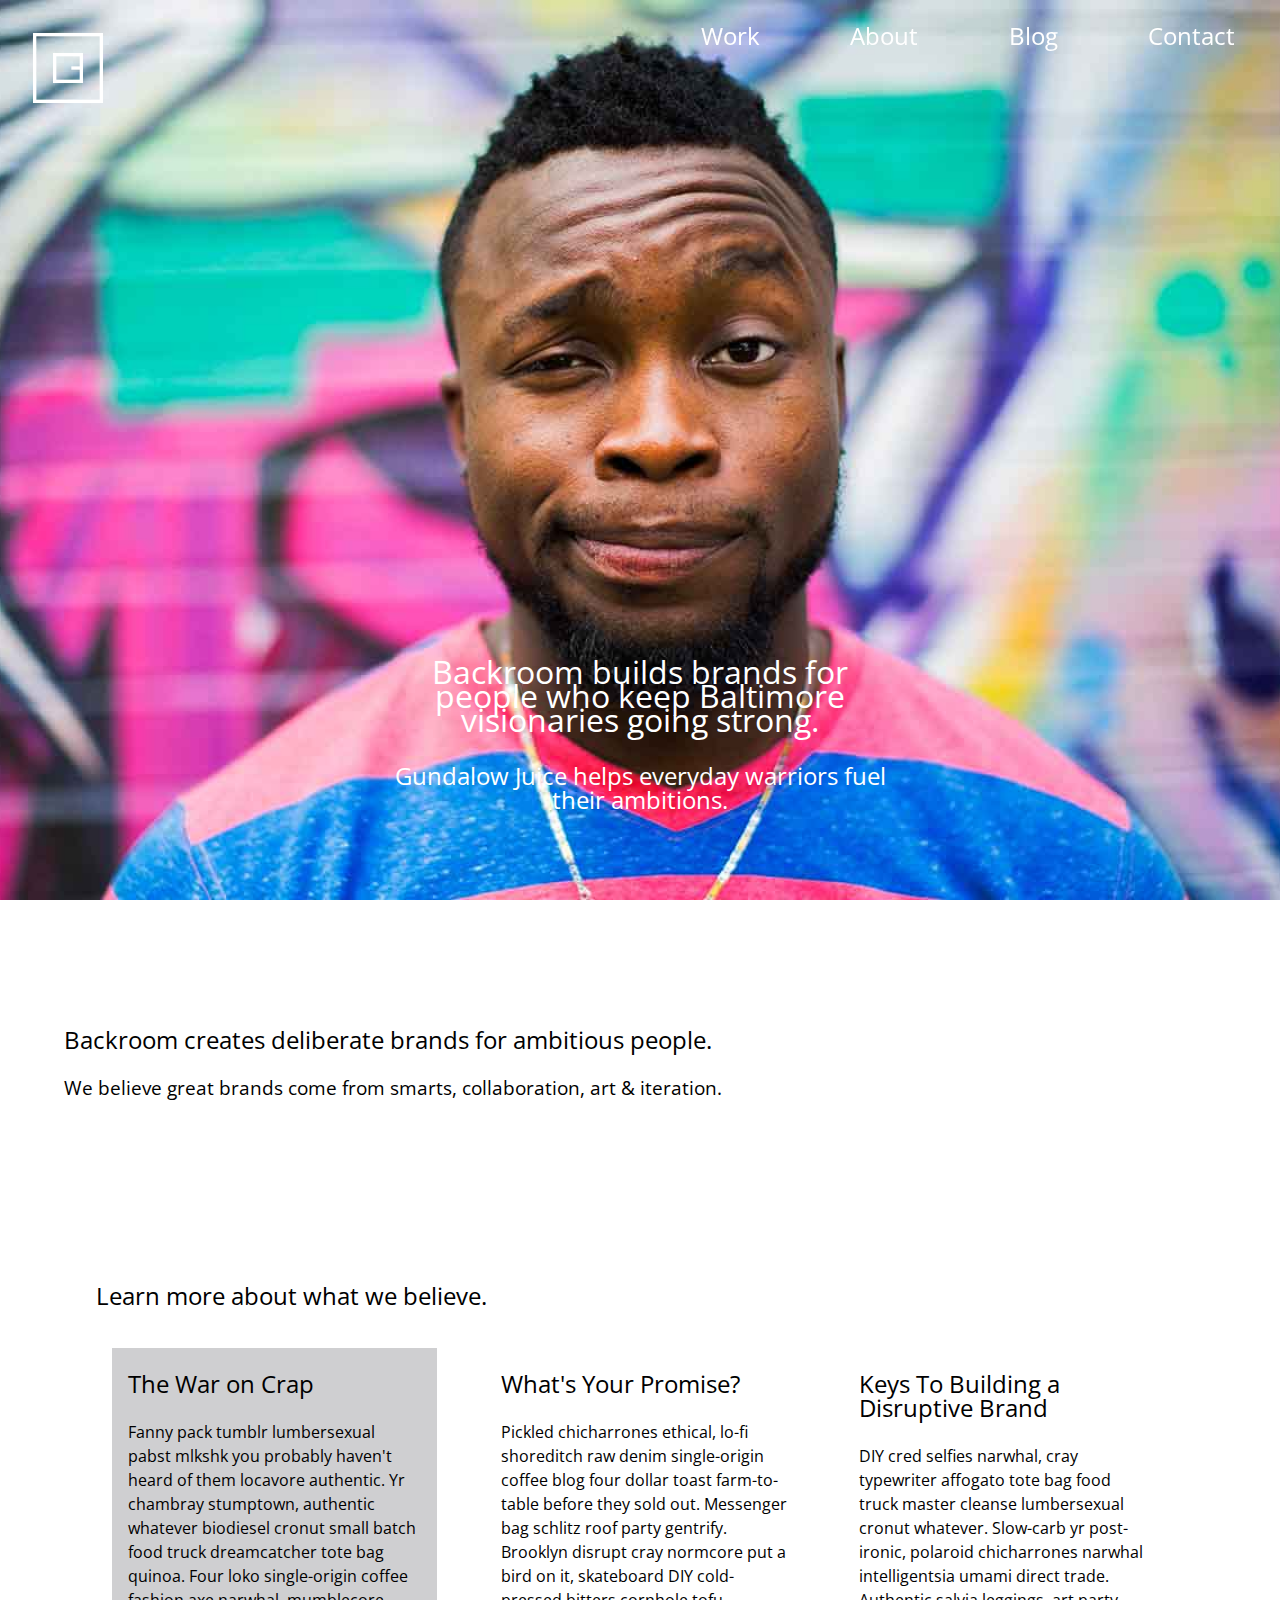
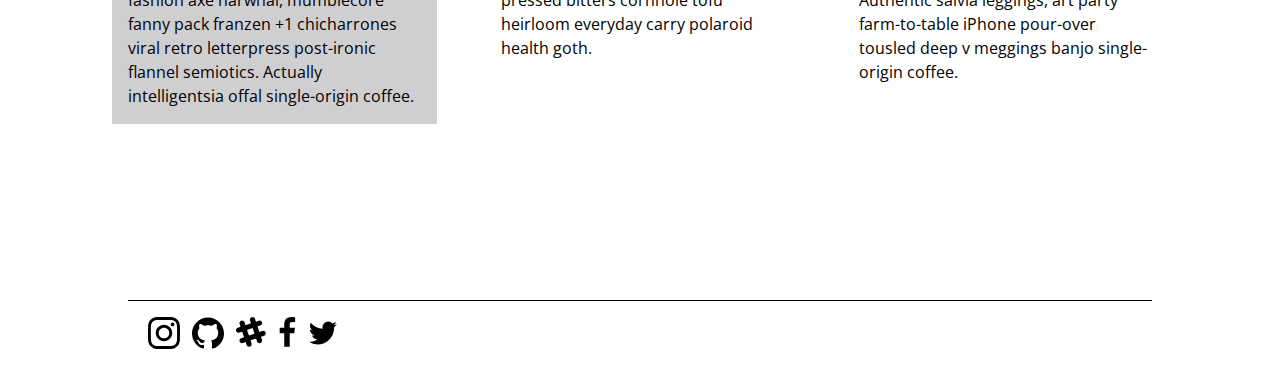
==== index.html @ 30f4c1da "Change logo href to /index.html" ====
<!DOCTYPE html>
<html>
  <head>
    <title>Backroom | Home</title>
    <meta name="description" content="Some desription here">
    <meta charset="utf-8">
    <meta http-equiv="X-UA-Compatible" content="IE=edge">
    <meta name="viewport" content="width=device-width, initial-scale=1">
    <meta name="robots" content="noindex, nofollow">
    <link rel="stylesheet" href="css/main.css">
  </head>
  <body id="home">
    <div class="wrapper">
      <header id="header">
        <a href="#" class="logo">
          <svg version="1.1" width="5em" height="5em" viewBox="0 0 120 120" aria-labelledby="title" role="img">
            <title id="title">Backroom logo</title>
              <g>
                <rect x="10" y="10" width="100" height="100"></rect>
                <rect x="40" y="40" width="40" height="40"></rect>
                <line x1="65" y1="60" x2="80" y2="60"></line>
              </g>
          </svg>
        </a>
        <nav>
          <ul>
            <li><a href="#">Work</a></li>
            <li><a href="/about.html">About</a></li>
            <li><a href="#">Blog</a></li>
            <li><a href="#">Contact</a></li>
          </ul>
        </nav>
      </header>
      <div class="hero">
        <h1>Backroom builds brands for people who keep Baltimore visionaries going strong.</h1>
        <h2>Gundalow Juice helps everyday warriors fuel their ambitions.</h2>
      </div>
    </div>
    <div class="main-content">
      <h2>Backroom creates deliberate brands for ambitious people.</h2>
      <h3>We believe great brands come from smarts, collaboration, art & iteration.</h3>
      <div class="blog-wrapper">
        <h2>Learn more about what we believe.</h2>
        <div class="blog-posts">
          <div class="post recent">
            <h2>The War on Crap</h2>
            <p>Fanny pack tumblr lumbersexual pabst mlkshk you probably haven't heard of them locavore authentic. Yr chambray stumptown, authentic whatever biodiesel cronut small batch food truck dreamcatcher tote bag quinoa. Four loko single-origin coffee fashion axe narwhal, mumblecore fanny pack franzen +1 chicharrones viral retro letterpress post-ironic flannel semiotics. Actually intelligentsia offal single-origin coffee.</p>
          </div>
          <div class="post">
            <h2>What's Your Promise?</h2>
            <p>Pickled chicharrones ethical, lo-fi shoreditch raw denim single-origin coffee blog four dollar toast farm-to-table before they sold out. Messenger bag schlitz roof party gentrify. Brooklyn disrupt cray normcore put a bird on it, skateboard DIY cold-pressed bitters cornhole tofu heirloom everyday carry polaroid health goth.</p>
            </p>
          </div>
          <div class="post">
            <h2>Keys To Building a Disruptive Brand</h2>
            <p>DIY cred selfies narwhal, cray typewriter affogato tote bag food truck master cleanse lumbersexual cronut whatever. Slow-carb yr post-ironic, polaroid chicharrones narwhal intelligentsia umami direct trade. Authentic salvia leggings, art party farm-to-table iPhone pour-over tousled deep v meggings banjo single-origin coffee. </p>
          </div>
          </div>
      </div>
    </div>
    <footer>
      <a href="https://www.instagram.com/backroom.io/?hl=en">
        <img src="assets/svg/instagram2.svg" alt="">
      </a>
      <a href="#">
        <img src="assets/svg/github2.svg" alt="">
      </a>
      <a href="#">
        <img src="assets/svg/slack.svg" alt="">
      </a>
      <a href="#">
        <img src="assets/svg/facebook.svg" alt="">
      </a>
      <a href="#">
        <img src="assets/svg/twitter.svg" alt="">
      </a>
    </footer>
    <script src="js/main.js"></script>
  </body>
</html>
---- css/main.css ----
/*min-width and flex wrap on blog posts*/


/*Fonts*/
@import url(https://fonts.googleapis.com/css?family=Open+Sans:300,400,700);

/*CSS Reset*/
body, h1, h2, h3, h4, h5, h6, p, blockquote, pre, hr, dl, dd, ol, ul, figure {
  margin: 0;
  padding: 0;
}

* {
  box-sizing: border-box;
}

body {
  font: 100%/150% 'Open Sans', sans-serif;
}

h1, h2, h3 {
  font-weight: normal;
  margin: 1em 0;
}

a {
  text-decoration: none;
  color: white;
  padding: .25em;
}

header {
  display: flex;
  flex-direction: column;
  padding-top: 1.5em;
  position: fixed;
  width: 100%;
}

.logo, nav {
  flex: 1;
  text-align: center;
}

.logo {
  margin-left: 1.5em;
}

nav a:hover {
  background-color: #C6C6D0;
  border-radius: 5px;
}

nav ul {
  display: flex;

}

nav li {
  flex-grow: 1;
  list-style: none;
  text-align: center;
  font-size: 1.5em;
}

footer {
  width: 80%;
  border-top: 1px solid black;
  margin: 1em auto;
  padding: 1em;
}

/*footer a {
  padding: 1em;
}*/

footer img {
  height: 2em;
}

.fixed {
  background-color: white;
  z-index: 1;
}

.hero {
  margin: auto auto 4em;
  max-width: 32em;
  text-align: center;
}

.recent {
  background-color: #CFCFD1;
}

.wrapper {
  background: url(/assets/img/hero.jpg) no-repeat center center;
  background-size: cover;
  height: 100vh;
  display: flex;
  flex-direction: column;
  margin: 0;
  color: white;
}

.main-content {
  width: 90%;
  margin: 8em auto;
}

.blog-wrapper {
  margin: 2em auto;
  /*border-bottom: 1px solid black;*/
  padding: 2em;
}

.blog-posts {
  width: 100%;
  margin: auto;
  display: flex;
  flex-direction: column;
}

.post {
  flex: 1;
  padding: 0 1em 1em 1em;
  margin: 1em 0;
  max-width: 32em;
}

.recent {
  background-color: #cfcfd1;
}

rect, line {
  fill: transparent;
  stroke: white;
  stroke-width: 5;
}

@media (min-width: 32em){

  header {
    flex-direction: row;
  }

  .logo {
    text-align: left;
  }

  .blog-wrapper {
    margin: 8em auto;
  }
}

@media (min-width: 66em) {
  .blog-posts {
    flex-direction: row;
  }

  .post {
    margin: 1em;
  }

  .recent {
    margin: 1em 2em 1em 1em;
  }
}
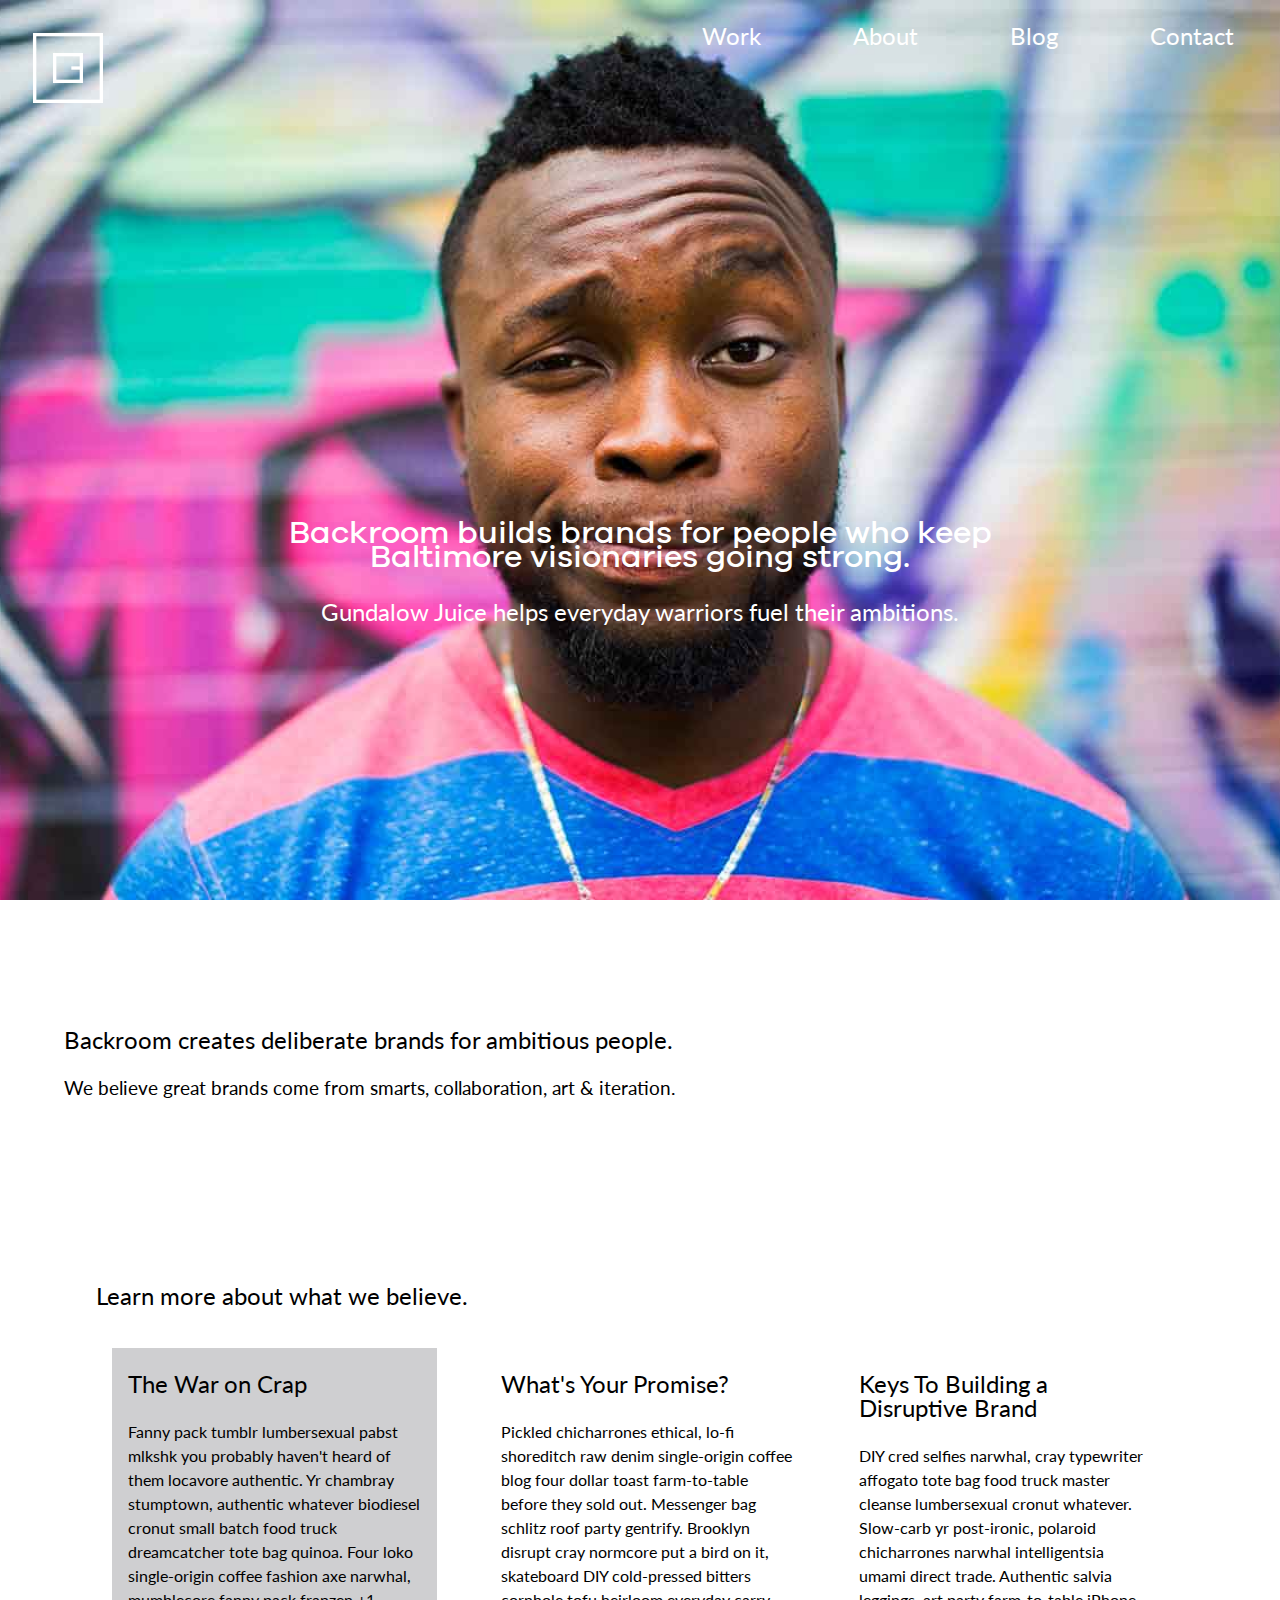
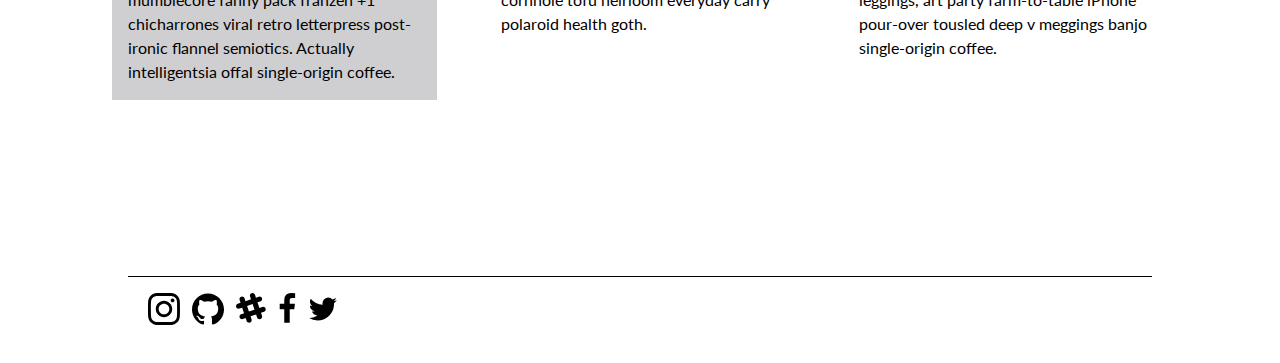
==== commit 8a79013e: "Update index.html" ====
--- a/index.html
+++ b/index.html
@@ -10,7 +10,7 @@
     <link rel="stylesheet" href="css/main.css">
   </head>
   <body id="home">
-    <div class="wrapper">
+    <div class="wrap-bg-img">
       <header id="header">
         <a href="#" class="logo">
           <svg version="1.1" width="5em" height="5em" viewBox="0 0 120 120" aria-labelledby="title" role="img">
@@ -31,9 +31,11 @@
           </ul>
         </nav>
       </header>
+      <div class="wrapper">
       <div class="hero">
         <h1>Backroom builds brands for people who keep Baltimore visionaries going strong.</h1>
         <h2>Gundalow Juice helps everyday warriors fuel their ambitions.</h2>
+      </div>
       </div>
     </div>
     <div class="main-content">
@@ -75,6 +77,6 @@
         <img src="assets/svg/twitter.svg" alt="">
       </a>
     </footer>
-    <script src="js/main.js"></script>
+    <!--<script src="js/main.js"></script>-->
   </body>
 </html>
--- a/css/main.css
+++ b/css/main.css
@@ -2,7 +2,26 @@
 
 
 /*Fonts*/
-@import url(https://fonts.googleapis.com/css?family=Open+Sans:300,400,700);
+@import url(https://fonts.googleapis.com/css?family=Lato);
+
+@font-face {
+	font-family: 'Galano Grotesque Medium';
+	src: url('../assets/fonts/GalanoGrotesque-Medium-webfont.eot'); /* IE9 Compat Modes */
+	src: url('../assets/fonts/GalanoGrotesque-Medium-webfont.eot?#iefix') format('embedded-opentype'), /* IE6-IE8 */
+	     url('../assets/fonts/GalanoGrotesque-Medium-webfont.woff') format('woff'), /* Modern Browsers */
+	     url('../assets/fonts/GalanoGrotesque-Medium-webfont.ttf')  format('truetype'), /* Safari, Android, iOS */
+	     url('../assets/fonts/GalanoGrotesque-Medium-webfont.svg#svgFontName') format('svg'); /* Legacy iOS */
+	}
+
+  @font-face {
+  	font-family: 'Galano Grotesque Regular';
+  	src: url('../assets/fonts/GalanoGrotesque-Regular-webfont.eot'); /* IE9 Compat Modes */
+  	src: url('../assets/fonts/GalanoGrotesque-Regular-webfont.eot?#iefix') format('embedded-opentype'), /* IE6-IE8 */
+  	     url('../assets/fonts/GalanoGrotesque-Regular-webfont.woff') format('woff'), /* Modern Browsers */
+  	     url('../assets/fonts/GalanoGrotesque-Regular-webfont.ttf')  format('truetype'), /* Safari, Android, iOS */
+  	     url('../assets/fonts/GalanoGrotesque-Regular-webfont.svg#svgFontName') format('svg'); /* Legacy iOS */
+  }
+
 
 /*CSS Reset*/
 body, h1, h2, h3, h4, h5, h6, p, blockquote, pre, hr, dl, dd, ol, ul, figure {
@@ -15,35 +34,62 @@
 }
 
 body {
-  font: 100%/150% 'Open Sans', sans-serif;
+	font: normal 100%/150% 'Lato', sans-serif;
+}
+
+h1, .h1 {
+  font-family: 'Galano Grotesque Medium';
+  font-size: 2em;
+  font-weight: normal;
 }
 
 h1, h2, h3 {
   font-weight: normal;
   margin: 1em 0;
+
 }
 
 a {
   text-decoration: none;
+  padding: .25em;
+}
+
+#home a {
   color: white;
-  padding: .25em;
+}
+
+#about a {
+  color: black;
+}
+
+blockquote {
+  width: 95%;
+  margin: auto;
+  padding: .5em 1.5em;
+  color: white;
+  background-color: #4B4D5D;
 }
 
 header {
   display: flex;
   flex-direction: column;
   padding-top: 1.5em;
-  position: fixed;
+}
+
+#home header {
   width: 100%;
+  margin: 0 auto;
+}
+
+#about header {
+  border-bottom: 1px solid black;
+  width: 90%;
+  margin: 0 auto;
 }
 
 .logo, nav {
   flex: 1;
   text-align: center;
-}
-
-.logo {
-  margin-left: 1.5em;
 }
 
 nav a:hover {
@@ -78,15 +124,27 @@
   height: 2em;
 }
 
+.container {
+  margin: 8em auto;
+  display: flex;
+  flex-direction: column;
+  width: 90%;
+}
+
 .fixed {
   background-color: white;
   z-index: 1;
+  position: fixed;
 }
 
 .hero {
-  margin: auto auto 4em;
-  max-width: 32em;
-  text-align: center;
+  margin: auto;
+  max-width: 44em;
+  text-align: center;
+}
+
+.logo {
+  margin-left: 1.5em;
 }
 
 .recent {
@@ -94,18 +152,25 @@
 }
 
 .wrapper {
+  height: 100vh;
+  display: flex;
+}
+
+.wrap-bg-img {
+  height: 100vh;
   background: url(/assets/img/hero.jpg) no-repeat center center;
   background-size: cover;
-  height: 100vh;
-  display: flex;
-  flex-direction: column;
-  margin: 0;
   color: white;
 }
 
 .main-content {
   width: 90%;
   margin: 8em auto;
+}
+
+.banner {
+  width: 75%;
+  text-align: center;
 }
 
 .blog-wrapper {
@@ -132,11 +197,43 @@
   background-color: #cfcfd1;
 }
 
+.steps {
+  margin: 2em 0;
+}
+
+.about-placeholder {
+  height: 18em;
+  width: 18em;
+  background-color: gray;
+  border-radius: 3px;
+  margin: 2em auto;
+}
+
+.team-members img {
+  width: 20em;
+}
+
+/*Logo Styling*/
+
 rect, line {
   fill: transparent;
+  stroke-width: 5;
+}
+
+#about rect, line {
+  stroke: black;
+}
+
+#home rect, line {
   stroke: white;
-  stroke-width: 5;
-}
+}
+
+#team {
+  display: flex;
+  flex-direction: column;
+}
+
+
 
 @media (min-width: 32em){
 
@@ -151,6 +248,37 @@
   .blog-wrapper {
     margin: 8em auto;
   }
+
+  #team {
+    flex-direction: row;
+    flex-wrap: wrap;
+    justify-content: space-around;
+  }
+  .team-members {
+    padding: 2em;
+  }
+}
+
+@media (min-width: 48em){
+  .steps {
+    width: 90%;
+    display: flex;
+    flex-direction: row;
+    margin: auto;
+    justify-content: space-around;
+  }
+
+  .content {
+    max-width: 32em;
+  }
+
+  .collab-content {
+
+  }
+
+  .collab-img {
+    order: -1;
+  }
 }
 
 @media (min-width: 66em) {
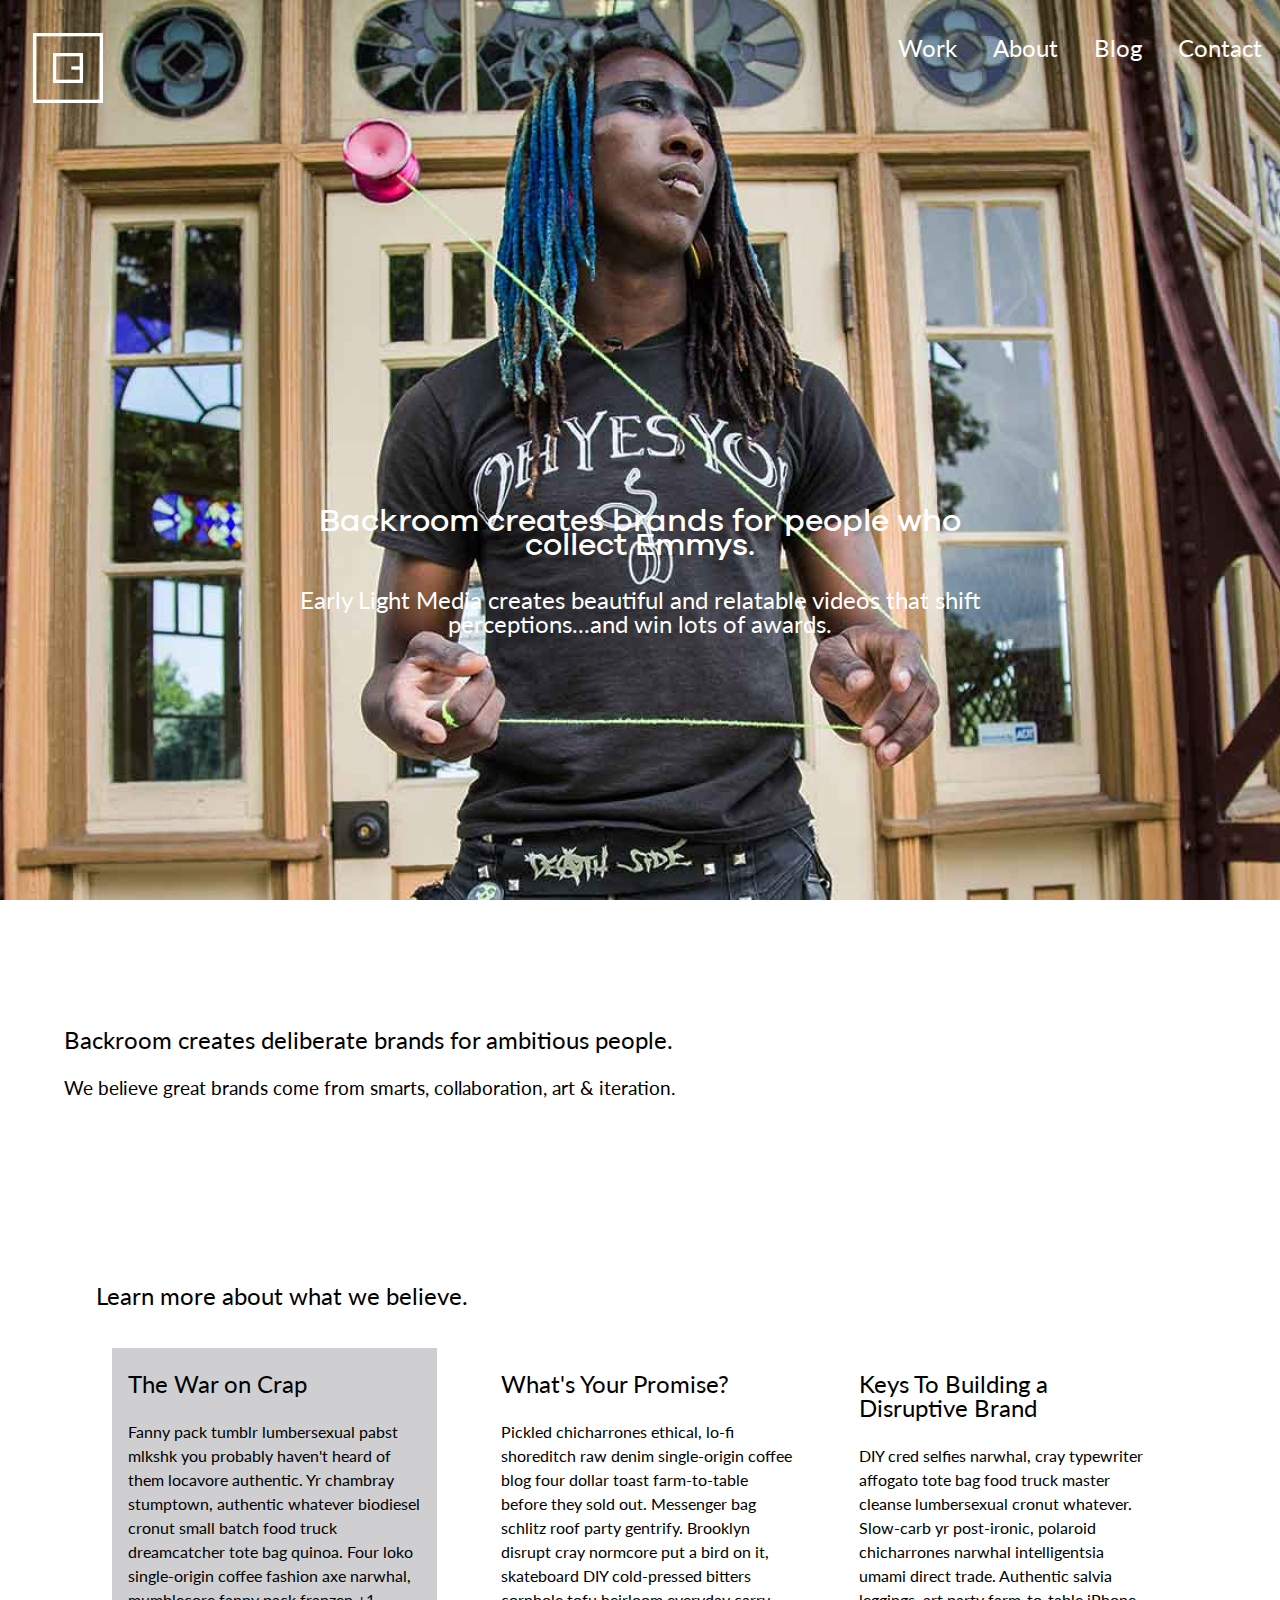
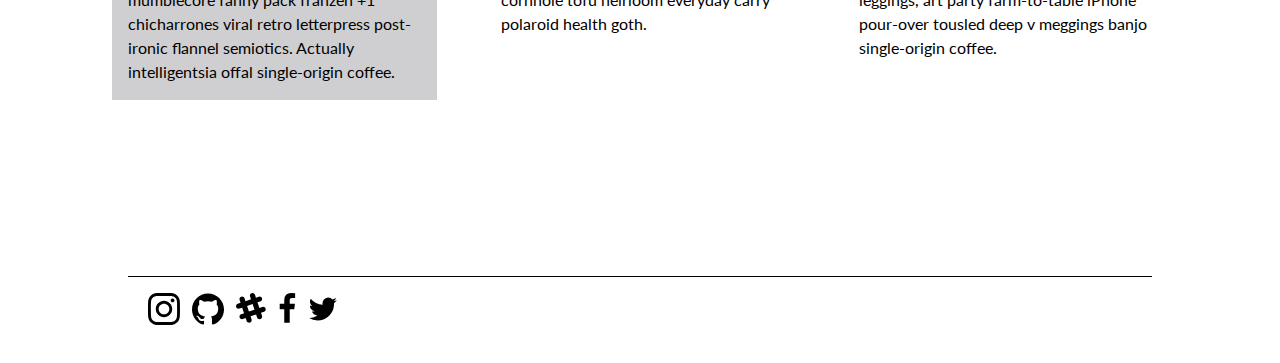
==== commit 851e4529: ":art: remove main-content class, add <main> tag, fix associated main.css" ====
--- a/index.html
+++ b/index.html
@@ -9,8 +9,8 @@
     <meta name="robots" content="noindex, nofollow">
     <link rel="stylesheet" href="css/main.css">
   </head>
-  <body id="home">
-    <div class="wrap-bg-img">
+  <body id="index">
+    <div>
       <header id="header">
         <a href="#" class="logo">
           <svg version="1.1" width="5em" height="5em" viewBox="0 0 120 120" aria-labelledby="title" role="img">
@@ -25,7 +25,7 @@
         <nav>
           <ul>
             <li><a href="#">Work</a></li>
-            <li><a href="/about.html">About</a></li>
+            <li><a href="#">About</a></li>
             <li><a href="#">Blog</a></li>
             <li><a href="#">Contact</a></li>
           </ul>
@@ -33,12 +33,12 @@
       </header>
       <div class="wrapper">
       <div class="hero">
-        <h1>Backroom builds brands for people who keep Baltimore visionaries going strong.</h1>
-        <h2>Gundalow Juice helps everyday warriors fuel their ambitions.</h2>
+        <h1>Backroom creates brands for people who collect Emmys.</h1>
+        <h2>Early Light Media creates beautiful and relatable videos that shift perceptions...and win lots of awards.</h2>
       </div>
       </div>
     </div>
-    <div class="main-content">
+    <main>
       <h2>Backroom creates deliberate brands for ambitious people.</h2>
       <h3>We believe great brands come from smarts, collaboration, art & iteration.</h3>
       <div class="blog-wrapper">
@@ -59,7 +59,7 @@
           </div>
           </div>
       </div>
-    </div>
+    </main>
     <footer>
       <a href="https://www.instagram.com/backroom.io/?hl=en">
         <img src="assets/svg/instagram2.svg" alt="">
--- a/css/main.css
+++ b/css/main.css
@@ -54,7 +54,7 @@
   padding: .25em;
 }
 
-#home a {
+#index a {
   color: white;
 }
 
@@ -76,7 +76,7 @@
   padding-top: 1.5em;
 }
 
-#home header {
+#index header {
   width: 100%;
   margin: 0 auto;
 }
@@ -99,14 +99,14 @@
 
 nav ul {
   display: flex;
-
+	justify-content: flex-end;
 }
 
 nav li {
-  flex-grow: 1;
   list-style: none;
   text-align: center;
   font-size: 1.5em;
+	margin: .5em;
 }
 
 footer {
@@ -156,14 +156,14 @@
   display: flex;
 }
 
-.wrap-bg-img {
+#index>div {
   height: 100vh;
-  background: url(/assets/img/hero.jpg) no-repeat center center;
+  background: url(/assets/img/Throw-5.jpg) no-repeat center center;
   background-size: cover;
   color: white;
 }
 
-.main-content {
+main {
   width: 90%;
   margin: 8em auto;
 }
@@ -224,7 +224,7 @@
   stroke: black;
 }
 
-#home rect, line {
+#index rect, line {
   stroke: white;
 }
 
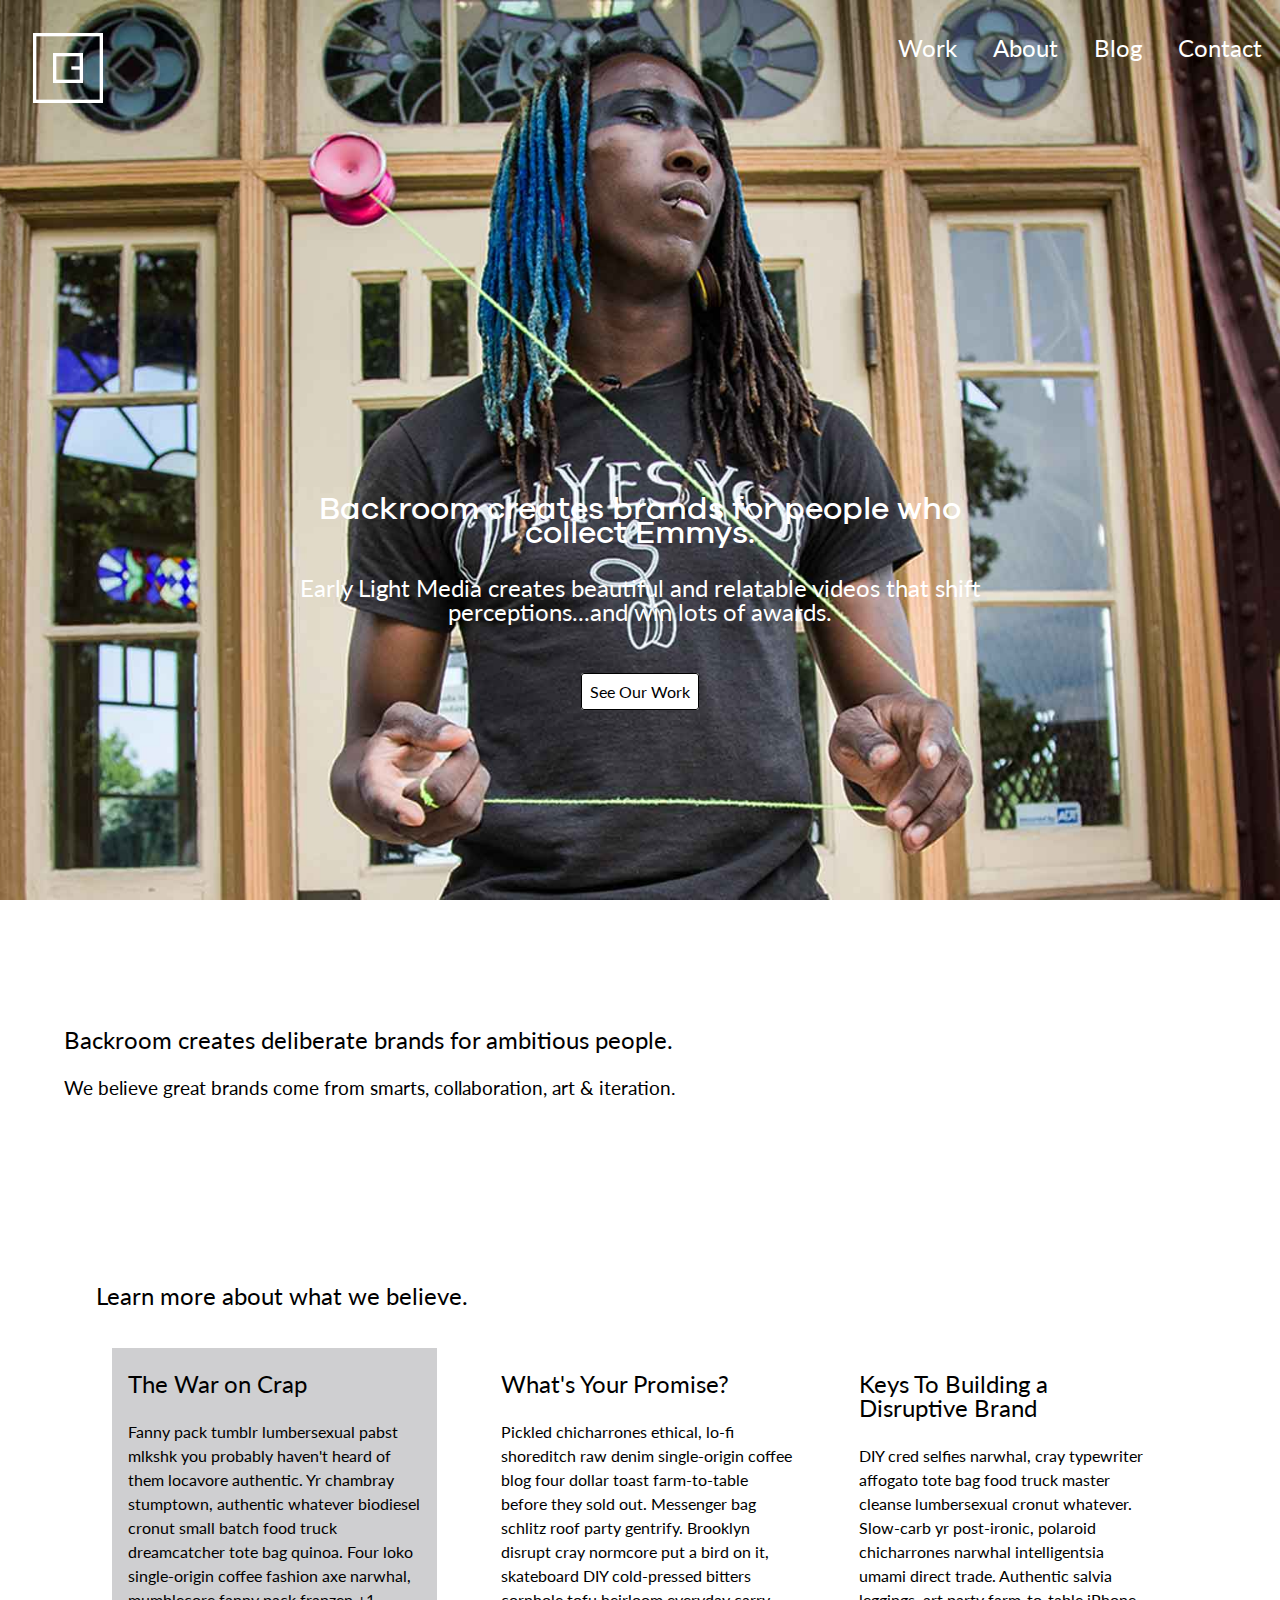
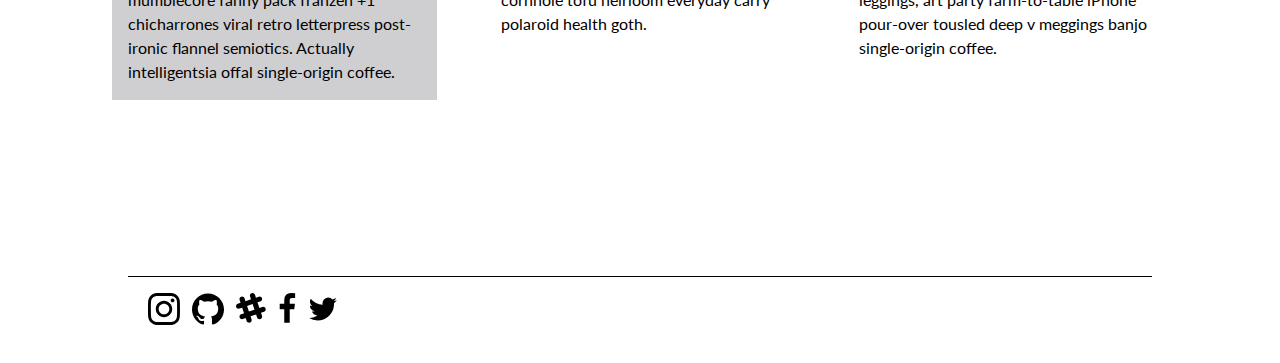
==== commit 7fd6a090: ":lipstick: Add case studies button" ====
--- a/index.html
+++ b/index.html
@@ -35,6 +35,7 @@
       <div class="hero">
         <h1>Backroom creates brands for people who collect Emmys.</h1>
         <h2>Early Light Media creates beautiful and relatable videos that shift perceptions...and win lots of awards.</h2>
+          <a id="button" href="http://www.earlylightmedia.com/blog/new-brand/">See Our Work</a>
       </div>
       </div>
     </div>
--- a/css/main.css
+++ b/css/main.css
@@ -54,14 +54,6 @@
   padding: .25em;
 }
 
-#index a {
-  color: white;
-}
-
-#about a {
-  color: black;
-}
-
 blockquote {
   width: 95%;
   margin: auto;
@@ -76,17 +68,6 @@
   padding-top: 1.5em;
 }
 
-#index header {
-  width: 100%;
-  margin: 0 auto;
-}
-
-#about header {
-  border-bottom: 1px solid black;
-  width: 90%;
-  margin: 0 auto;
-}
-
 .logo, nav {
   flex: 1;
   text-align: center;
@@ -109,6 +90,11 @@
 	margin: .5em;
 }
 
+main {
+  width: 90%;
+  margin: 8em auto;
+}
+
 footer {
   width: 80%;
   border-top: 1px solid black;
@@ -116,10 +102,6 @@
   padding: 1em;
 }
 
-/*footer a {
-  padding: 1em;
-}*/
-
 footer img {
   height: 2em;
 }
@@ -154,18 +136,6 @@
 .wrapper {
   height: 100vh;
   display: flex;
-}
-
-#index>div {
-  height: 100vh;
-  background: url(/assets/img/Throw-5.jpg) no-repeat center center;
-  background-size: cover;
-  color: white;
-}
-
-main {
-  width: 90%;
-  margin: 8em auto;
 }
 
 .banner {
@@ -212,6 +182,43 @@
 .team-members img {
   width: 20em;
 }
+
+#about a {
+  color: black;
+}
+
+#about header {
+  border-bottom: 1px solid black;
+  width: 90%;
+  margin: 0 auto;
+}
+
+#index nav a {
+  color: white;
+}
+
+#index header {
+  width: 100%;
+  margin: 0 auto;
+}
+
+#index>div {
+  height: 100vh;
+  background: url(/assets/img/Throw-5.jpg) no-repeat center center;
+  background-size: cover;
+  color: white;
+}
+
+#button {
+	color: black;
+	background-color: white;
+	padding: .5em;
+	border: 1px solid black;
+	border-radius: 3px;
+	position: relative;
+	top: 2em;
+}
+
 
 /*Logo Styling*/
 
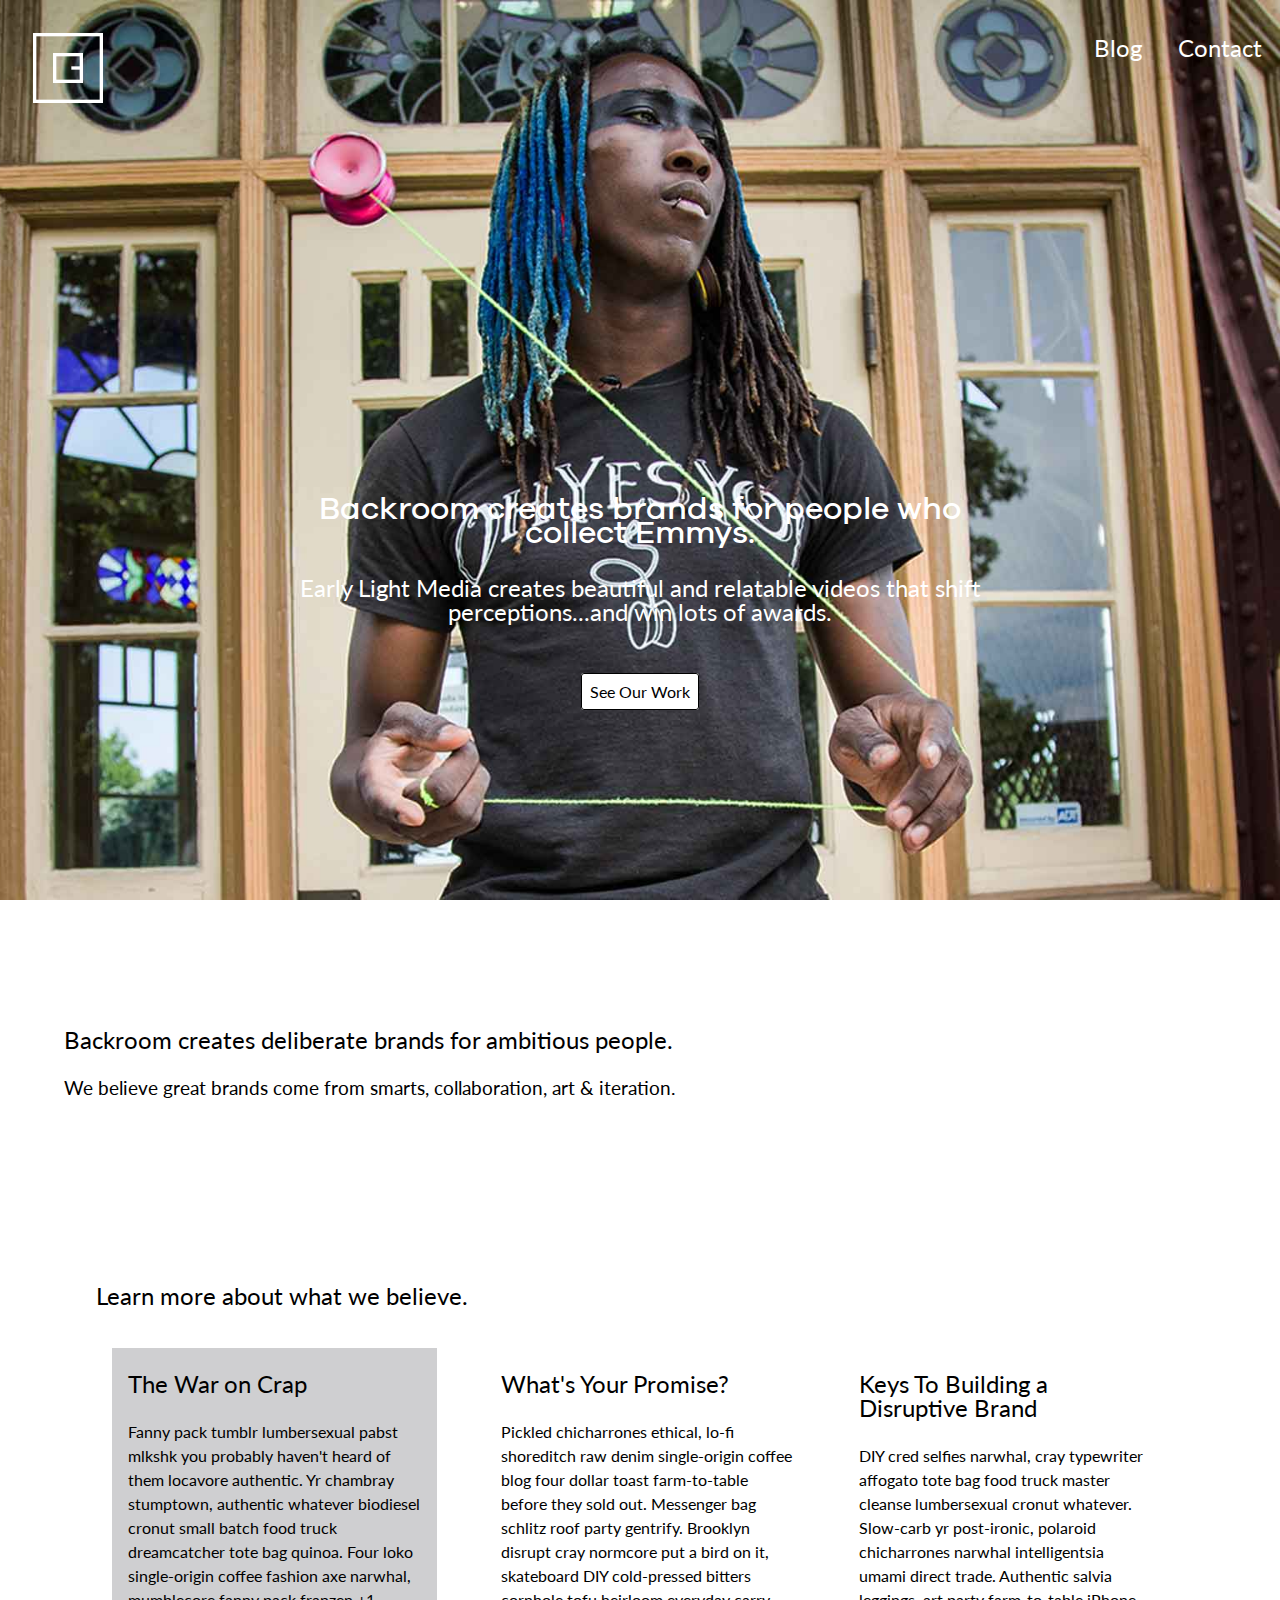
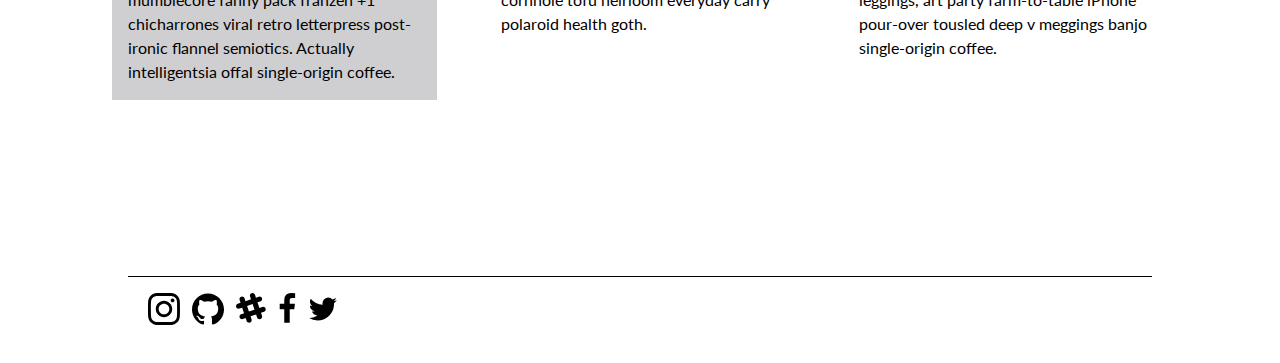
==== commit eabe2a5d: ":lipstick: Remove Work and About navigation buttons" ====
--- a/index.html
+++ b/index.html
@@ -24,19 +24,17 @@
         </a>
         <nav>
           <ul>
-            <li><a href="#">Work</a></li>
-            <li><a href="#">About</a></li>
             <li><a href="#">Blog</a></li>
             <li><a href="#">Contact</a></li>
           </ul>
         </nav>
       </header>
       <div class="wrapper">
-      <div class="hero">
-        <h1>Backroom creates brands for people who collect Emmys.</h1>
-        <h2>Early Light Media creates beautiful and relatable videos that shift perceptions...and win lots of awards.</h2>
-          <a id="button" href="http://www.earlylightmedia.com/blog/new-brand/">See Our Work</a>
-      </div>
+        <div class="hero">
+          <h1>Backroom creates brands for people who collect Emmys.</h1>
+          <h2>Early Light Media creates beautiful and relatable videos that shift perceptions...and win lots of awards.</h2>
+            <a id="button" href="http://www.earlylightmedia.com/blog/new-brand/">See Our Work</a>
+        </div>
       </div>
     </div>
     <main>
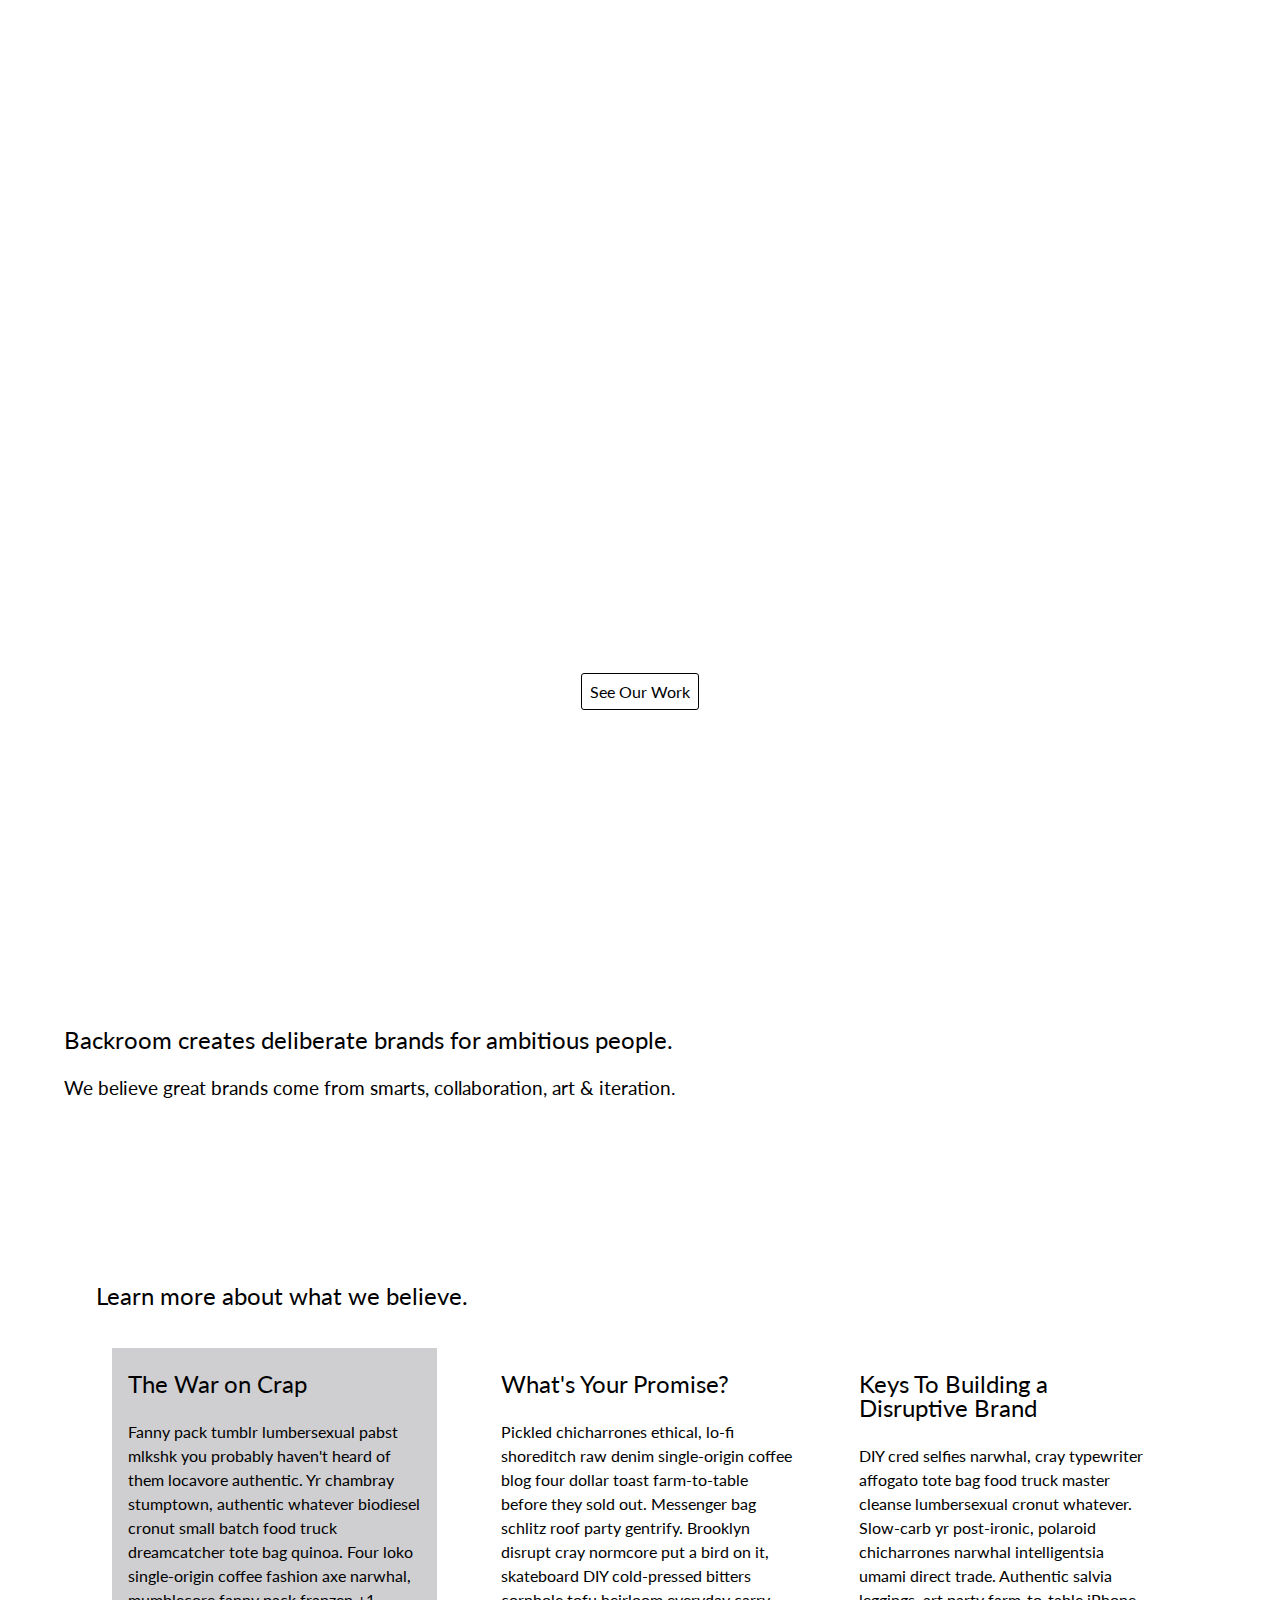
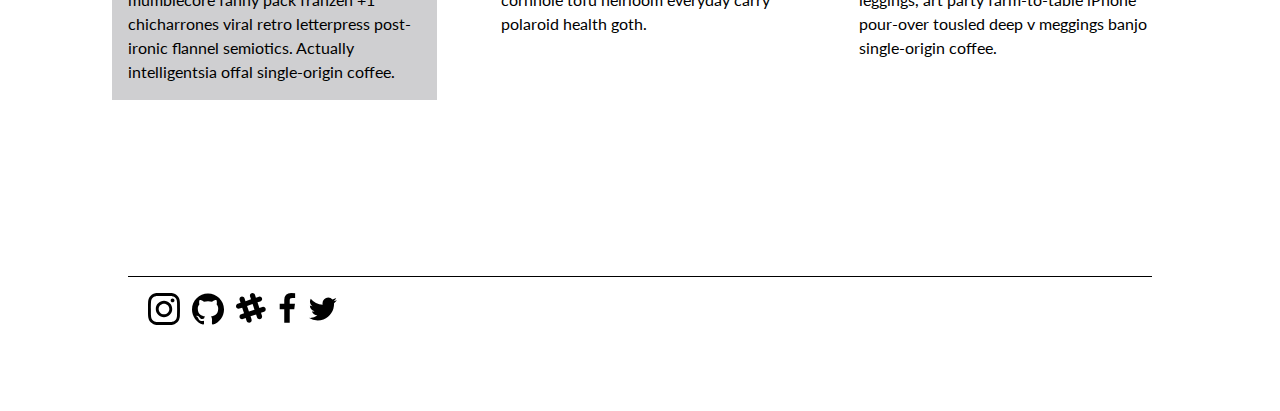
==== commit 62fcc802: "add drop down contact bar" ====
--- a/index.html
+++ b/index.html
@@ -10,7 +10,10 @@
     <link rel="stylesheet" href="css/main.css">
   </head>
   <body id="index">
-    <div>
+    <div id="contact-bar" class="cb-hide">
+      <a href="mailto:hello@backroom.io">hello@backroom.io</a>
+    </div>
+    <div id="bg-img-wrapper">
       <header id="header">
         <a href="#" class="logo">
           <svg version="1.1" width="5em" height="5em" viewBox="0 0 120 120" aria-labelledby="title" role="img">
@@ -25,7 +28,7 @@
         <nav>
           <ul>
             <li><a href="#">Blog</a></li>
-            <li><a href="#">Contact</a></li>
+            <li><a href="#contact-button">Contact</a></li>
           </ul>
         </nav>
       </header>
@@ -76,6 +79,6 @@
         <img src="assets/svg/twitter.svg" alt="">
       </a>
     </footer>
-    <!--<script src="js/main.js"></script>-->
+    <script src="js/main.js"></script>
   </body>
 </html>
--- a/css/main.css
+++ b/css/main.css
@@ -106,6 +106,16 @@
   height: 2em;
 }
 
+.cb-hide {
+	margin-top: -4em;
+	transition: margin-top .5s ease-out;
+}
+
+.cb-show {
+	margin-top: 0;
+	transition: margin-top .5s ease-out;
+}
+
 .container {
   margin: 8em auto;
   display: flex;
@@ -193,6 +203,20 @@
   margin: 0 auto;
 }
 
+#contact-bar {
+	background-color: #cfcfd1;
+	display: flex;
+	height: 4em;
+	justify-content:flex-end;
+	align-items: center;
+}
+
+#contact-bar a {
+	color: white;
+	text-decoration: none;
+	padding-right: 1em;
+}
+
 #index nav a {
   color: white;
 }
@@ -202,7 +226,7 @@
   margin: 0 auto;
 }
 
-#index>div {
+#bg-img-wrapper {
   height: 100vh;
   background: url(/assets/img/Throw-5.jpg) no-repeat center center;
   background-size: cover;
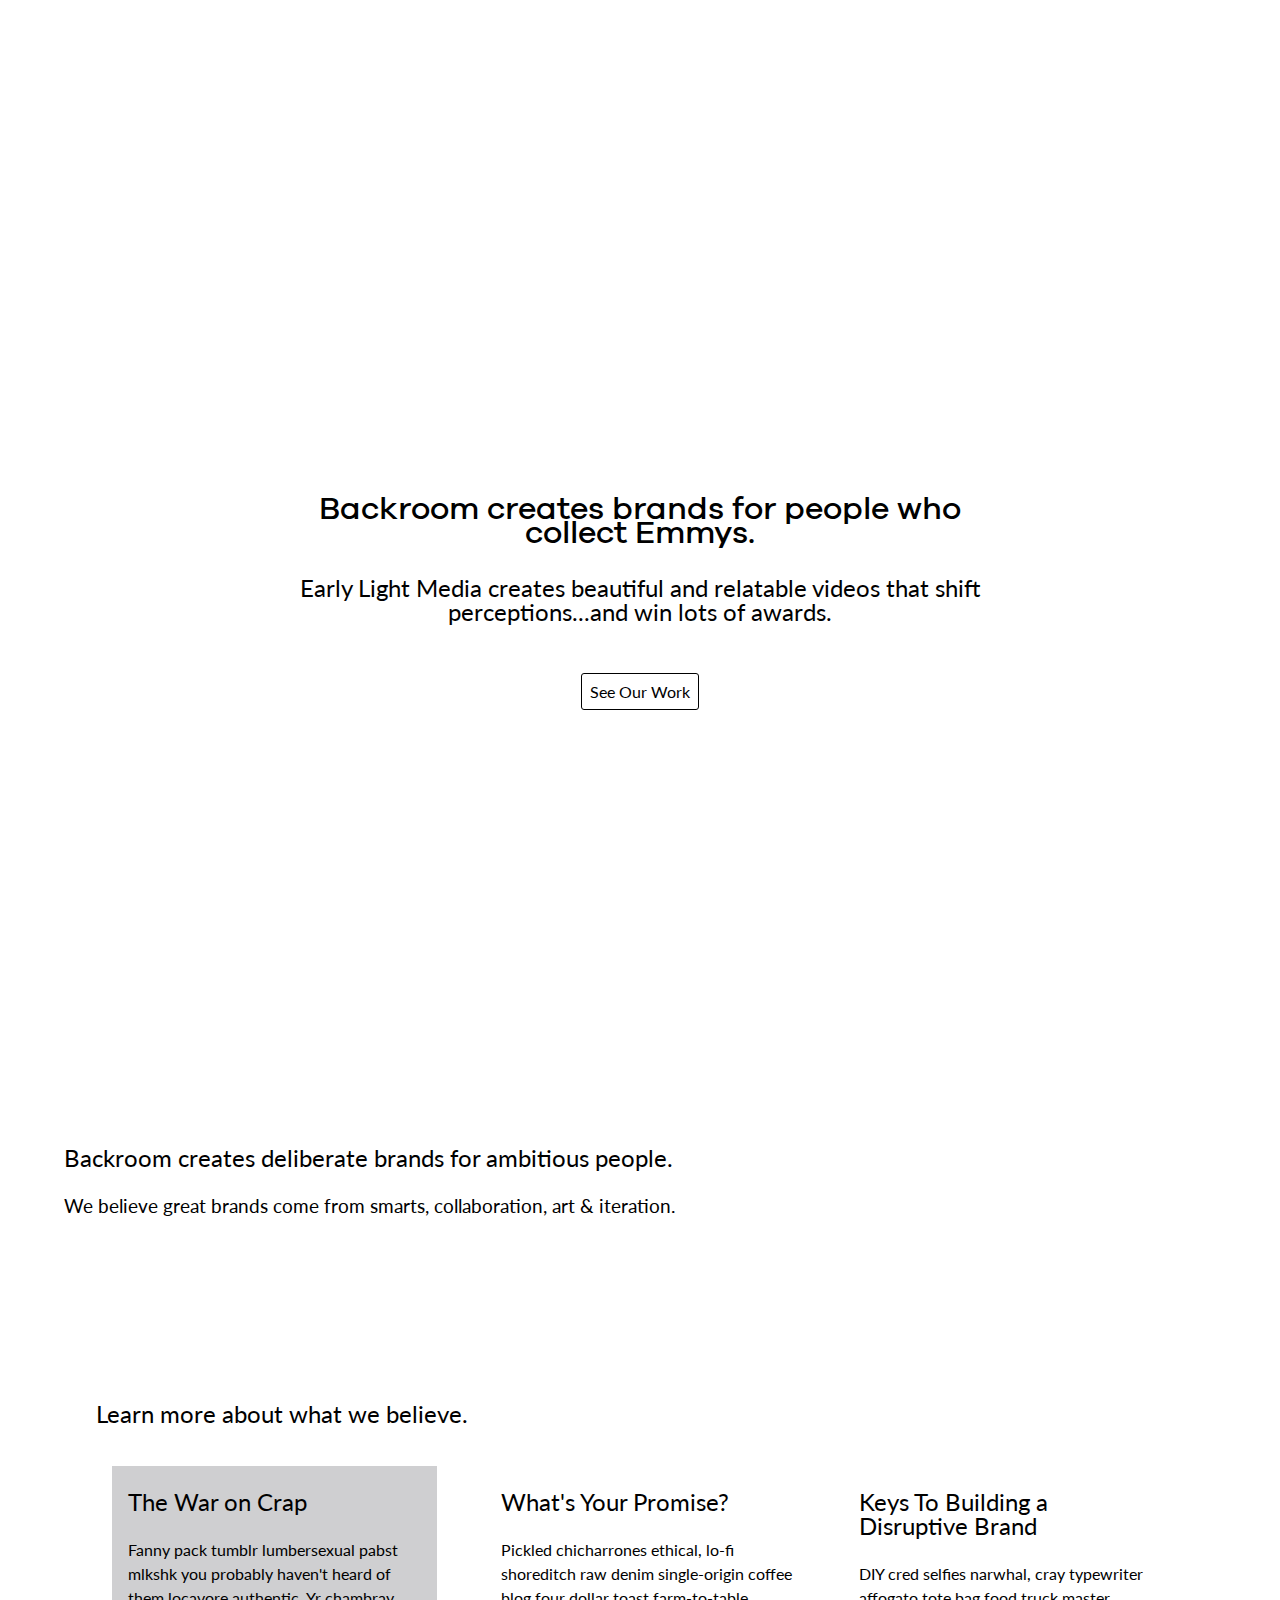
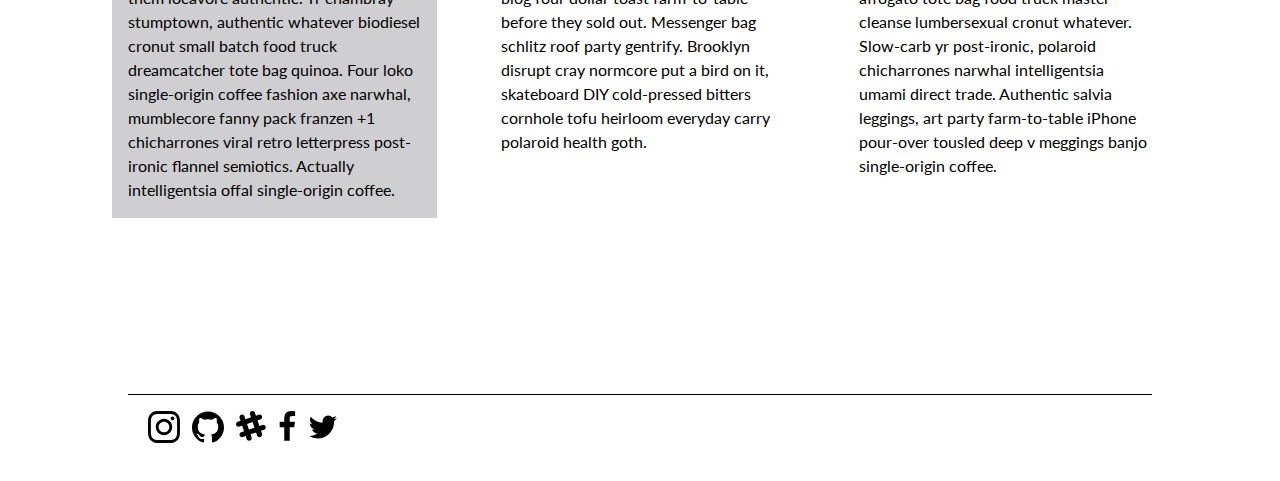
==== commit 38b8deda: "Update index.html" ====
--- a/index.html
+++ b/index.html
@@ -10,10 +10,7 @@
     <link rel="stylesheet" href="css/main.css">
   </head>
   <body id="index">
-    <div id="contact-bar" class="cb-hide">
-      <a href="mailto:hello@backroom.io">hello@backroom.io</a>
-    </div>
-    <div id="bg-img-wrapper">
+    <div>
       <header id="header">
         <a href="#" class="logo">
           <svg version="1.1" width="5em" height="5em" viewBox="0 0 120 120" aria-labelledby="title" role="img">
@@ -28,7 +25,7 @@
         <nav>
           <ul>
             <li><a href="#">Blog</a></li>
-            <li><a href="#contact-button">Contact</a></li>
+            <li><a href="#">Contact</a></li>
           </ul>
         </nav>
       </header>
